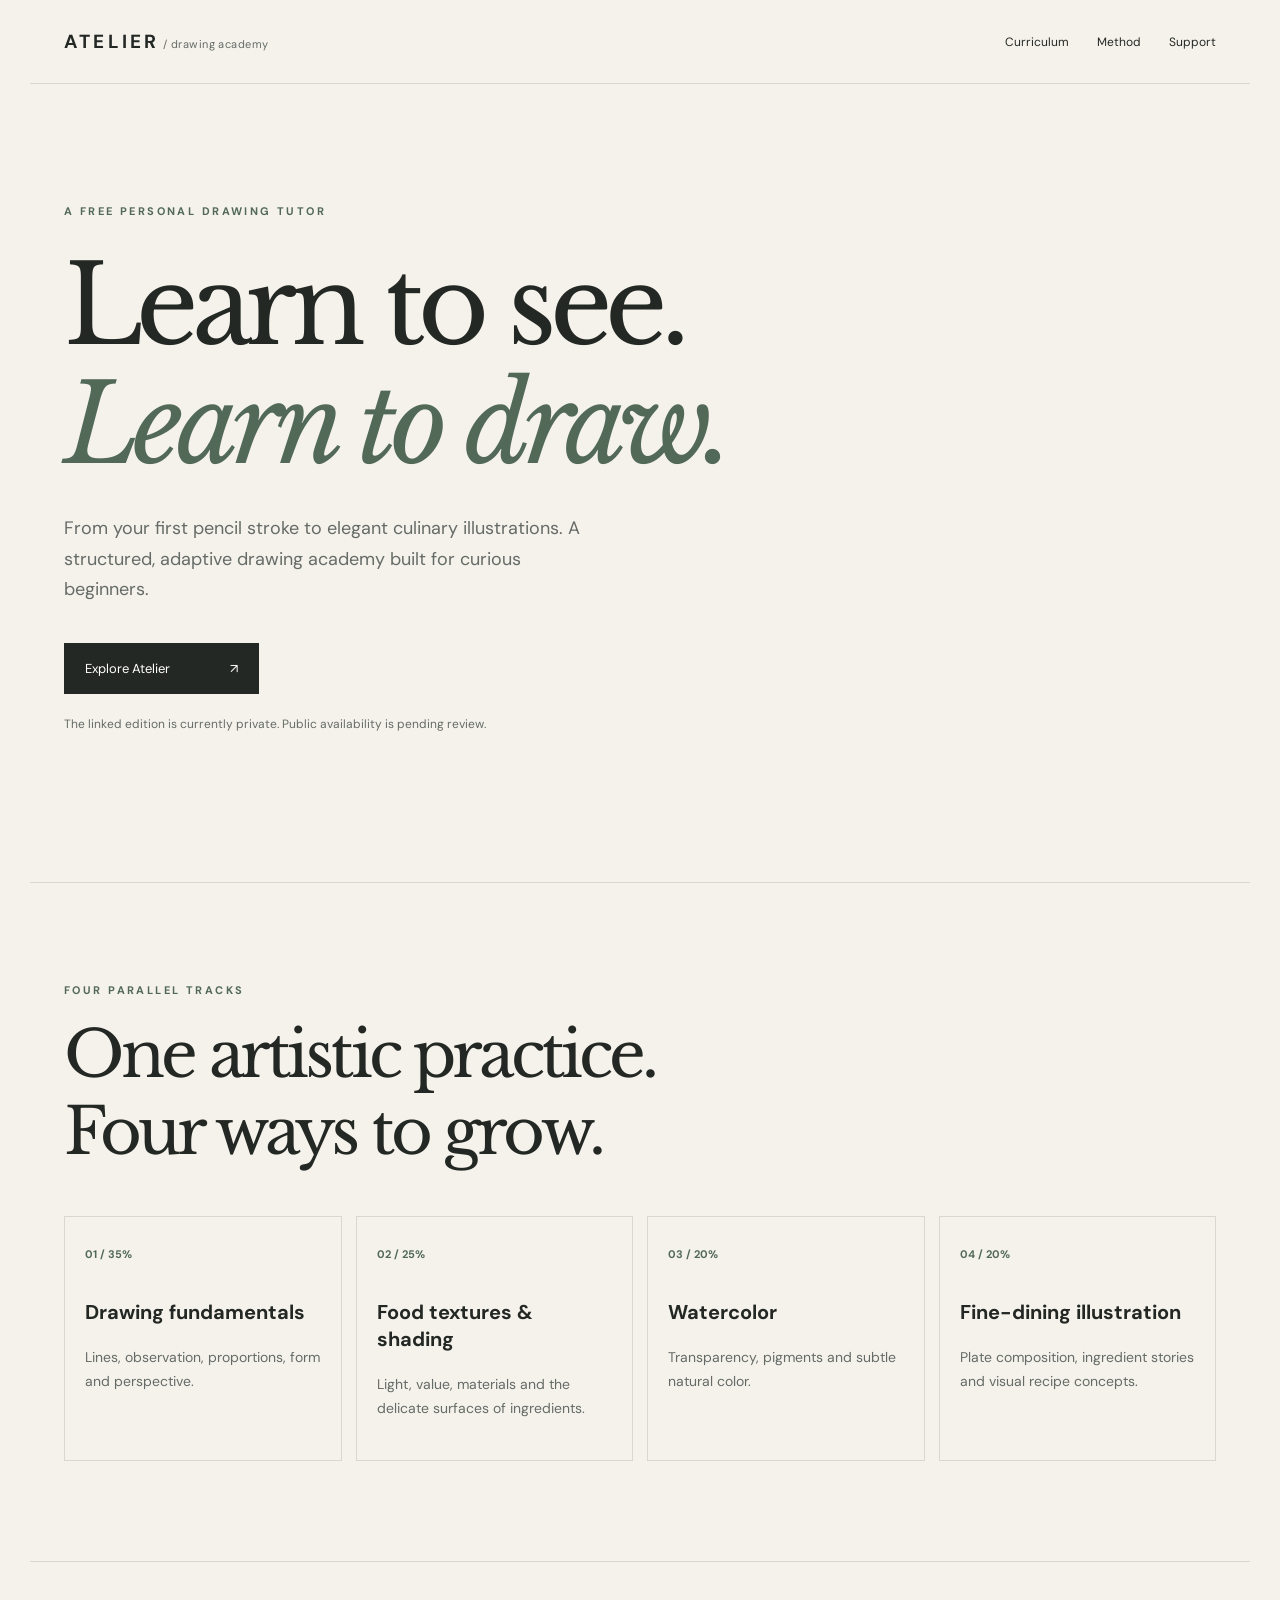
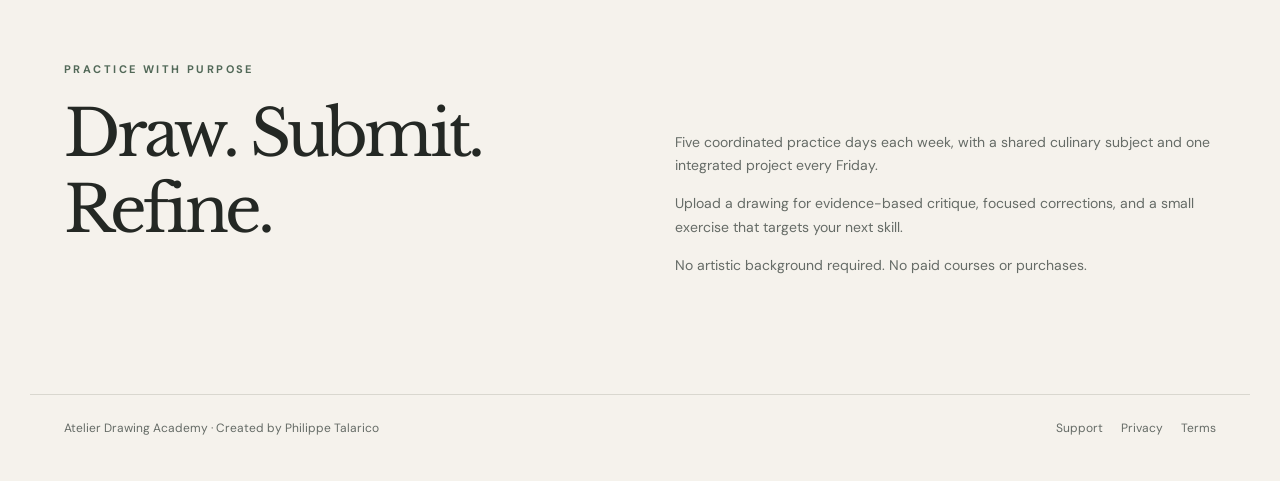
==== index.html @ 84f668f9 "Add files via upload" ====
<!DOCTYPE html><html lang="en"><head><meta charset="utf-8"><meta name="viewport" content="width=device-width,initial-scale=1"><meta name="description" content="Atelier Drawing Academy — a free drawing tutor for beginners, from confident lines to culinary illustration."><title>Atelier Drawing Academy — Learn to See, Learn to Draw</title><link rel="stylesheet" href="style.css"></head><body><header class="top"><a href="index.html" class="brand">ATELIER<span> / drawing academy</span></a><nav><a href="#curriculum">Curriculum</a><a href="#approach">Method</a><a href="support.html">Support</a></nav></header><main><section class="hero"><div class="eyebrow">A FREE PERSONAL DRAWING TUTOR</div><h1>Learn to see.<br><em>Learn to draw.</em></h1><p>From your first pencil stroke to elegant culinary illustrations. A structured, adaptive drawing academy built for curious beginners.</p><a class="cta" href="https://chatgpt.com/plugins/plugins_6afb5ed2872081919c5572f0709c452b">Explore Atelier <span>↗</span></a><p class="notice">The linked edition is currently private. Public availability is pending review.</p></section><section id="curriculum" class="section"><div class="eyebrow">FOUR PARALLEL TRACKS</div><h2>One artistic practice.<br>Four ways to grow.</h2><div class="tracks"><article><b>01 / 35%</b><h3>Drawing fundamentals</h3><p>Lines, observation, proportions, form and perspective.</p></article><article><b>02 / 25%</b><h3>Food textures & shading</h3><p>Light, value, materials and the delicate surfaces of ingredients.</p></article><article><b>03 / 20%</b><h3>Watercolor</h3><p>Transparency, pigments and subtle natural color.</p></article><article><b>04 / 20%</b><h3>Fine-dining illustration</h3><p>Plate composition, ingredient stories and visual recipe concepts.</p></article></div></section><section id="approach" class="section split"><div><div class="eyebrow">PRACTICE WITH PURPOSE</div><h2>Draw. Submit.<br>Refine.</h2></div><div><p>Five coordinated practice days each week, with a shared culinary subject and one integrated project every Friday.</p><p>Upload a drawing for evidence-based critique, focused corrections, and a small exercise that targets your next skill.</p><p>No artistic background required. No paid courses or purchases.</p></div></section></main><footer><span>Atelier Drawing Academy · Created by Philippe Talarico</span><div><a href="support.html">Support</a><a href="privacy.html">Privacy</a><a href="terms.html">Terms</a></div></footer></body></html>
---- style.css ----
@import url('https://fonts.googleapis.com/css2?family=DM+Sans:wght@400;500;600;700&family=Libre+Baskerville:ital,wght@0,400;1,400&display=swap');:root{--bg:#f5f2ec;--ink:#242824;--muted:#656b66;--line:#d9d7cf;--accent:#526958}*{box-sizing:border-box}html{scroll-behavior:smooth}body{margin:0;background:var(--bg);color:var(--ink);font-family:'DM Sans',sans-serif}a{color:inherit;text-decoration:none}.top{max-width:1220px;padding:29px 34px;margin:auto;display:flex;justify-content:space-between;align-items:center;border-bottom:1px solid var(--line)}.brand{font-size:19px;font-weight:700;letter-spacing:.17em}.brand span{font-size:11px;font-weight:400;letter-spacing:.04em;color:var(--muted)}nav{display:flex;gap:28px;font-size:12px}.hero{max-width:1220px;margin:0 auto;padding:120px 34px 136px}.eyebrow{font-size:11px;letter-spacing:.22em;font-weight:700;color:var(--accent)}h1,h2{font-family:'Libre Baskerville',serif;font-weight:400;letter-spacing:-.06em}h1{font-size:clamp(57px,8.5vw,120px);line-height:1.09;margin:29px 0}h1 em{font-weight:400;color:var(--accent)}.hero>p{max-width:540px;font-size:18px;line-height:1.7;color:var(--muted)}.cta{display:inline-flex;margin-top:20px;background:var(--ink);color:white;padding:17px 21px;gap:60px;font-size:13px}.notice{font-size:12px!important;color:var(--muted)!important;margin-top:20px}.section{border-top:1px solid var(--line);padding:100px 34px;max-width:1220px;margin:0 auto}h2{font-size:clamp(37px,5vw,67px);line-height:1.2;margin:20px 0 45px}.tracks{display:grid;grid-template-columns:repeat(4,1fr);gap:14px}.tracks article{padding:25px 20px;border:1px solid var(--line);min-height:230px}.tracks b{font-size:11px;color:var(--accent)}h3{font-size:20px;line-height:1.35;margin-top:36px}.tracks p,.split p,.legal p,.legal li{color:var(--muted);line-height:1.7;font-size:14px}.split{display:grid;grid-template-columns:1fr 1fr;gap:70px}.split>div:nth-child(2){padding-top:55px}footer{max-width:1220px;margin:0 auto;padding:25px 34px 45px;border-top:1px solid var(--line);font-size:12px;color:var(--muted);display:flex;justify-content:space-between;gap:20px}footer div{display:flex;gap:18px}.legal{max-width:860px;margin:0 auto;padding:80px 34px 160px;min-height:65vh}.legal h1{font-size:clamp(38px,6vw,68px)}.legal h2{font-size:27px}.draft{padding:15px;border:1px solid #c9a678;color:#714e26;background:#f7ebd8;font-size:14px}@media(max-width:790px){.tracks{grid-template-columns:1fr 1fr}.split{grid-template-columns:1fr;gap:0}.hero{padding:85px 24px}.top,.section,footer{padding-left:24px;padding-right:24px}nav{gap:10px}}@media(max-width:490px){.tracks{grid-template-columns:1fr}.brand span{display:none}nav{font-size:11px}footer{flex-direction:column}}
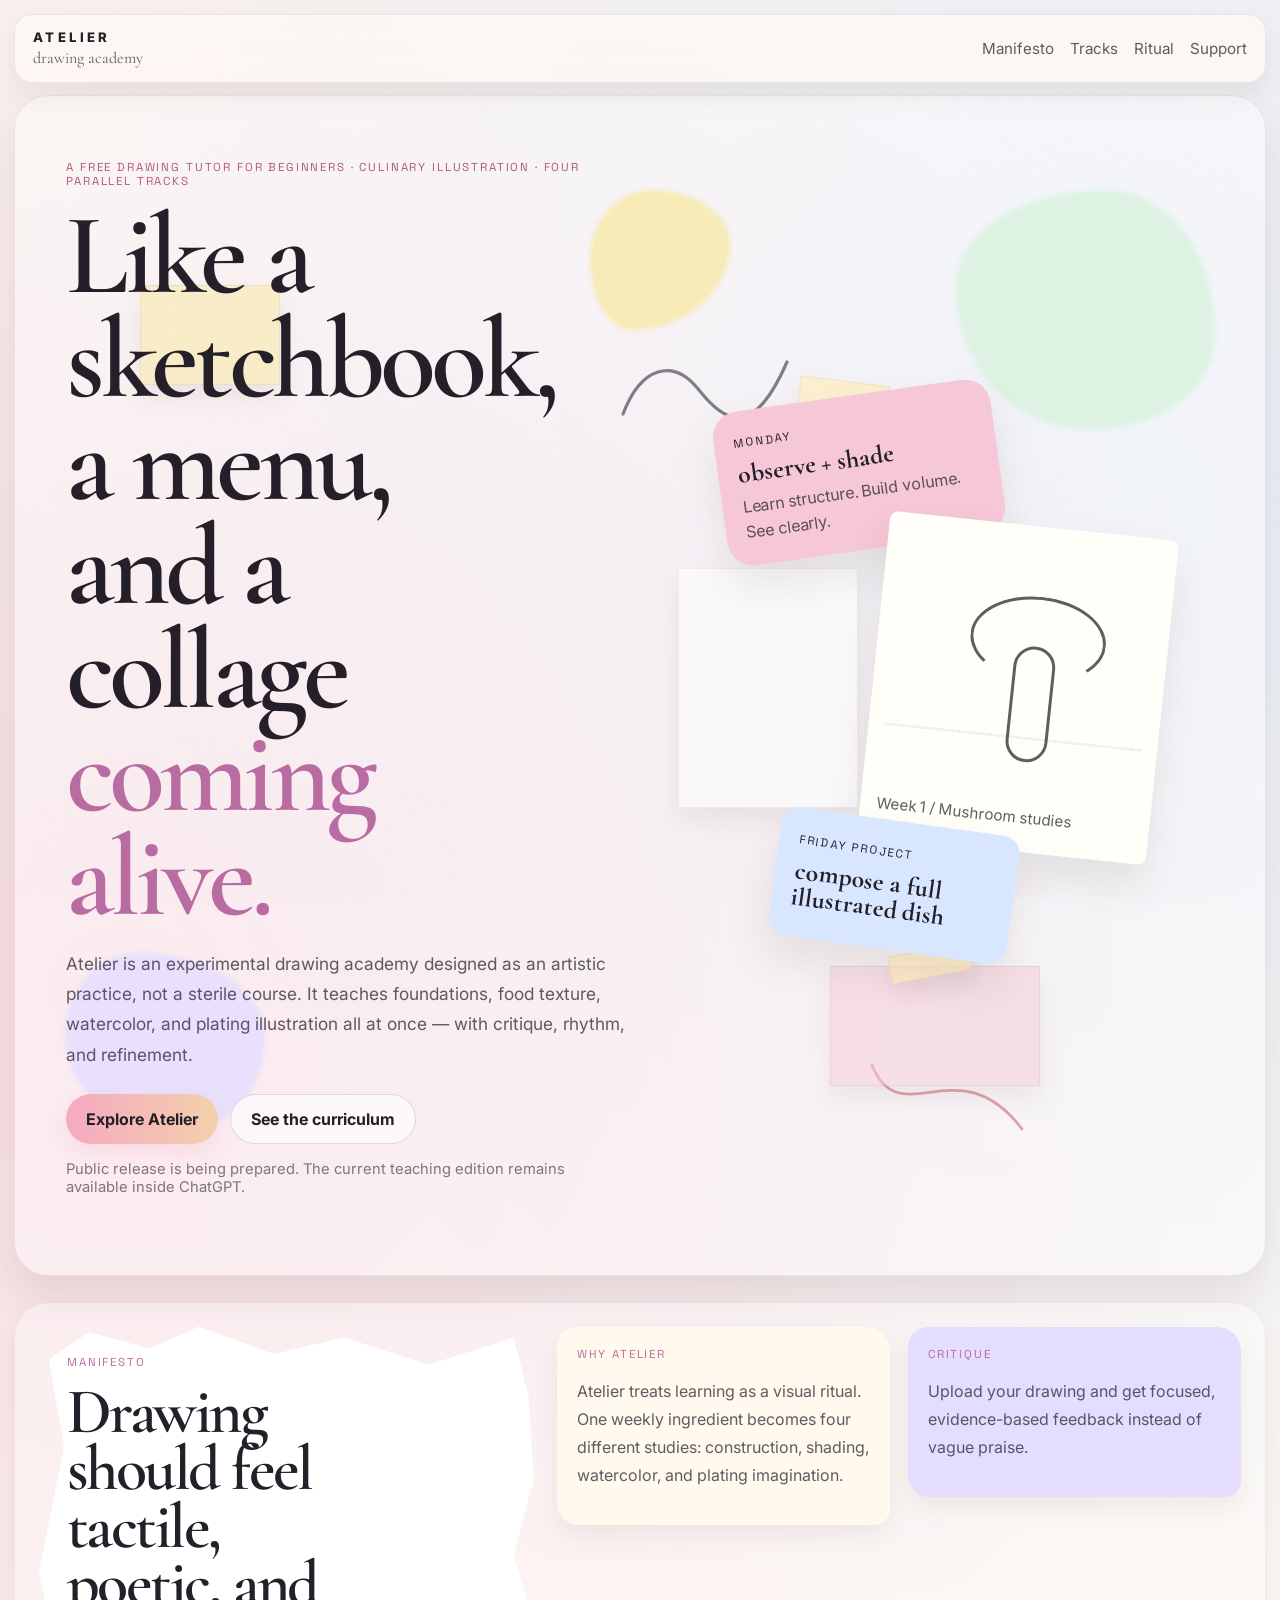
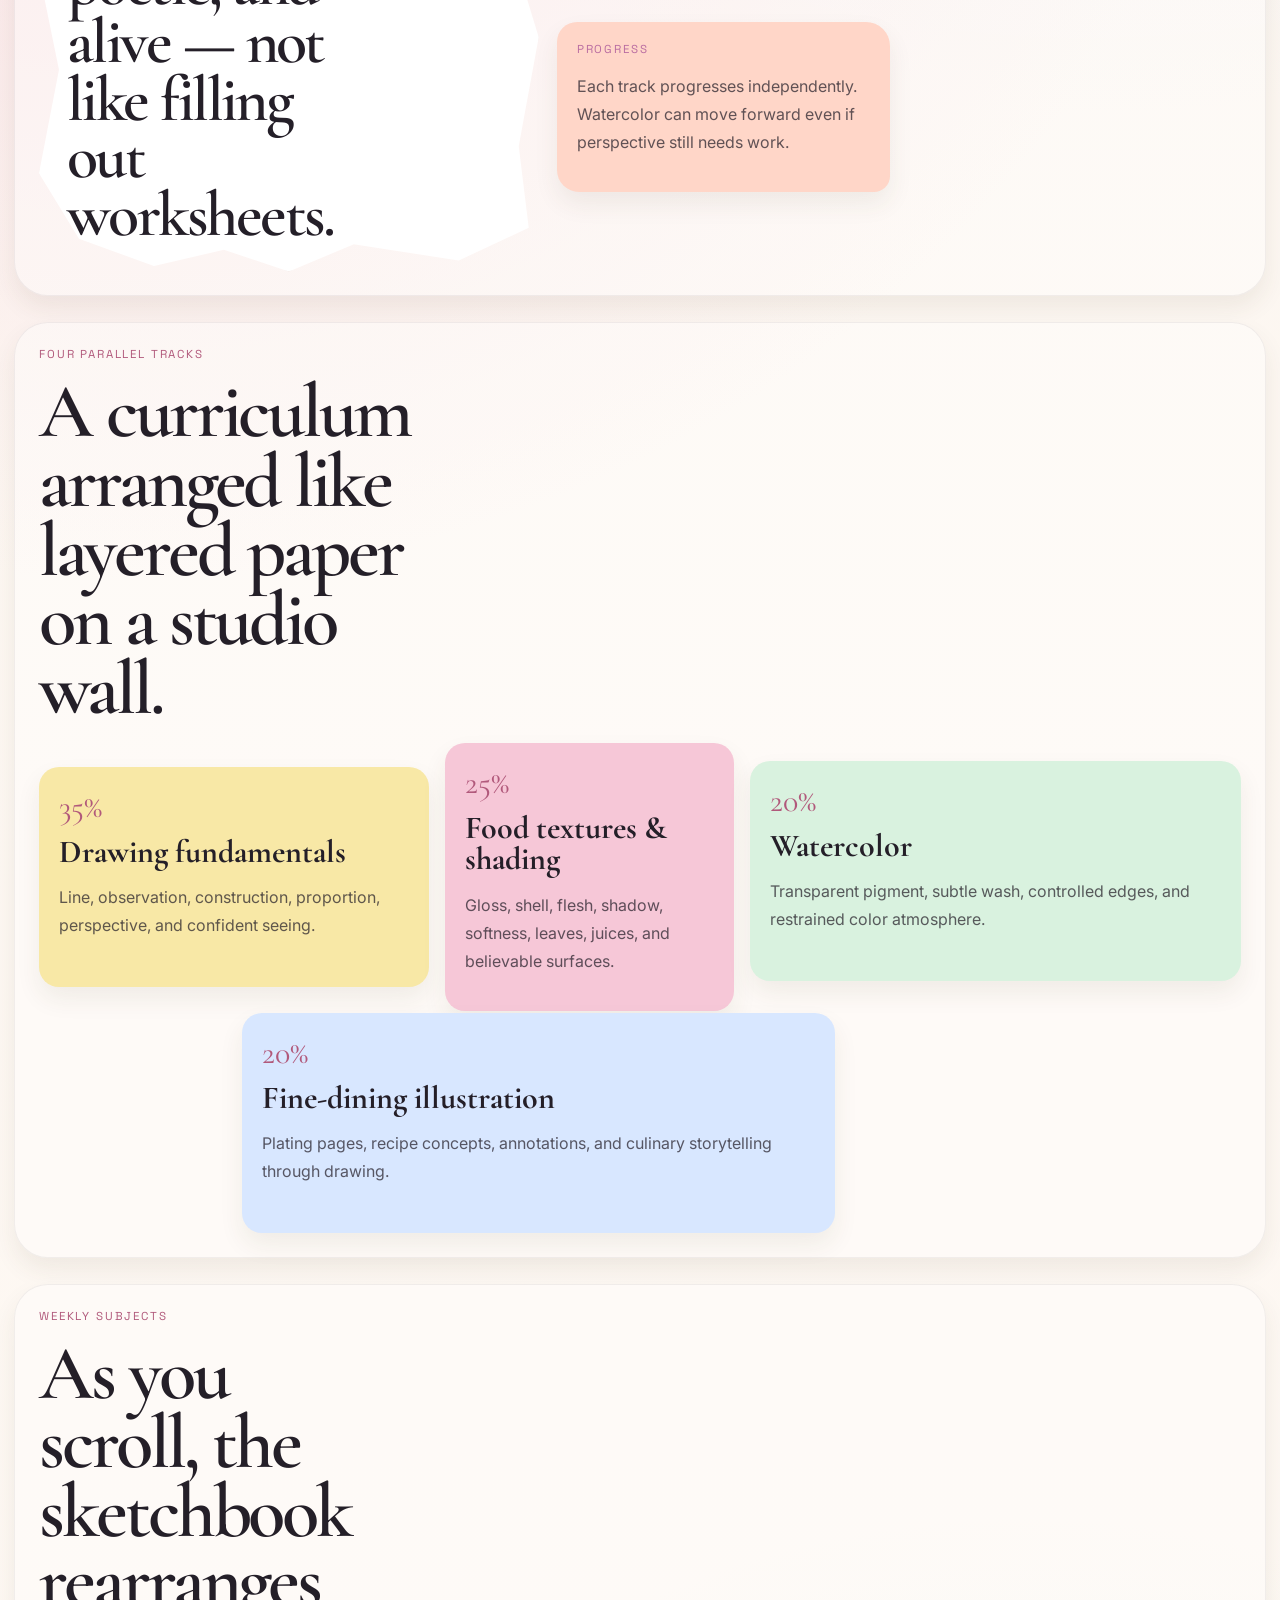
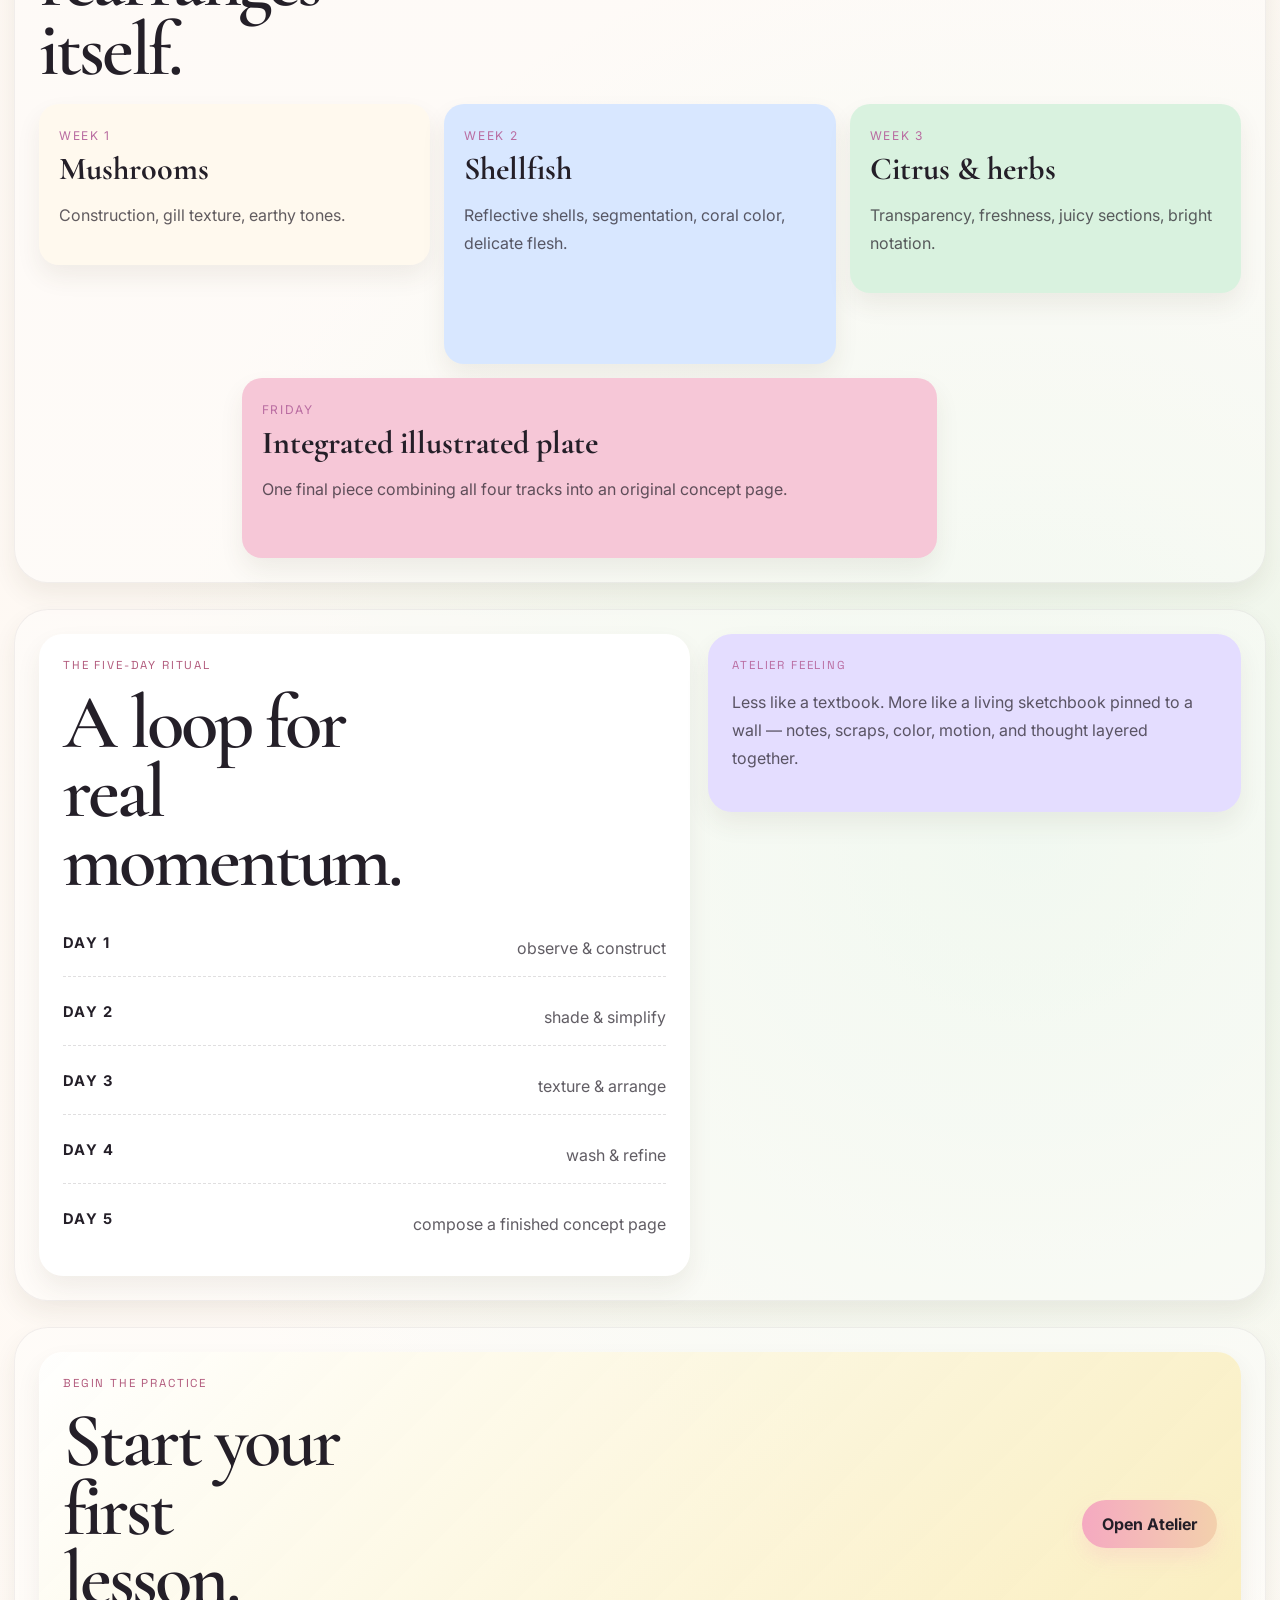
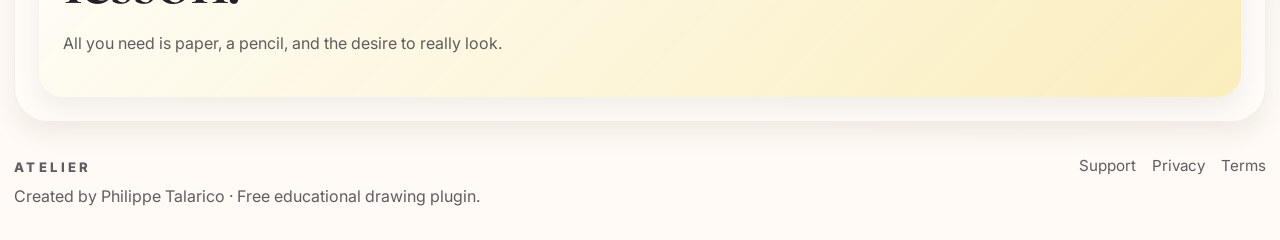
==== commit e578e3dc: "Add files via upload" ====
--- a/index.html
+++ b/index.html
@@ -1 +1,199 @@
-<!DOCTYPE html><html lang="en"><head><meta charset="utf-8"><meta name="viewport" content="width=device-width,initial-scale=1"><meta name="description" content="Atelier Drawing Academy — a free drawing tutor for beginners, from confident lines to culinary illustration."><title>Atelier Drawing Academy — Learn to See, Learn to Draw</title><link rel="stylesheet" href="style.css"></head><body><header class="top"><a href="index.html" class="brand">ATELIER<span> / drawing academy</span></a><nav><a href="#curriculum">Curriculum</a><a href="#approach">Method</a><a href="support.html">Support</a></nav></header><main><section class="hero"><div class="eyebrow">A FREE PERSONAL DRAWING TUTOR</div><h1>Learn to see.<br><em>Learn to draw.</em></h1><p>From your first pencil stroke to elegant culinary illustrations. A structured, adaptive drawing academy built for curious beginners.</p><a class="cta" href="https://chatgpt.com/plugins/plugins_6afb5ed2872081919c5572f0709c452b">Explore Atelier <span>↗</span></a><p class="notice">The linked edition is currently private. Public availability is pending review.</p></section><section id="curriculum" class="section"><div class="eyebrow">FOUR PARALLEL TRACKS</div><h2>One artistic practice.<br>Four ways to grow.</h2><div class="tracks"><article><b>01 / 35%</b><h3>Drawing fundamentals</h3><p>Lines, observation, proportions, form and perspective.</p></article><article><b>02 / 25%</b><h3>Food textures & shading</h3><p>Light, value, materials and the delicate surfaces of ingredients.</p></article><article><b>03 / 20%</b><h3>Watercolor</h3><p>Transparency, pigments and subtle natural color.</p></article><article><b>04 / 20%</b><h3>Fine-dining illustration</h3><p>Plate composition, ingredient stories and visual recipe concepts.</p></article></div></section><section id="approach" class="section split"><div><div class="eyebrow">PRACTICE WITH PURPOSE</div><h2>Draw. Submit.<br>Refine.</h2></div><div><p>Five coordinated practice days each week, with a shared culinary subject and one integrated project every Friday.</p><p>Upload a drawing for evidence-based critique, focused corrections, and a small exercise that targets your next skill.</p><p>No artistic background required. No paid courses or purchases.</p></div></section></main><footer><span>Atelier Drawing Academy · Created by Philippe Talarico</span><div><a href="support.html">Support</a><a href="privacy.html">Privacy</a><a href="terms.html">Terms</a></div></footer></body></html>
+<!DOCTYPE html>
+<html lang="en">
+<head>
+  <meta charset="UTF-8" />
+  <meta name="viewport" content="width=device-width, initial-scale=1.0" />
+  <meta name="description" content="Atelier Drawing Academy — an experimental pastel collage website for a drawing academy." />
+  <title>Atelier Drawing Academy — A Collage in Motion</title>
+  <link rel="preconnect" href="https://fonts.googleapis.com">
+  <link rel="preconnect" href="https://fonts.gstatic.com" crossorigin>
+  <link href="https://fonts.googleapis.com/css2?family=Inter:wght@300;400;500;600;700;800&family=Cormorant+Garamond:wght@400;500;600;700&family=Space+Grotesk:wght@400;500;700&display=swap" rel="stylesheet">
+  <link rel="stylesheet" href="style.css" />
+</head>
+<body>
+  <div class="grain"></div>
+  <div class="progress"></div>
+
+  <header class="site-header">
+    <a class="brand" href="index.html">
+      <span class="brand-main">ATELIER</span>
+      <span class="brand-sub">drawing academy</span>
+    </a>
+    <nav class="nav">
+      <a href="#manifesto">Manifesto</a>
+      <a href="#tracks">Tracks</a>
+      <a href="#ritual">Ritual</a>
+      <a href="support.html">Support</a>
+    </nav>
+  </header>
+
+  <main class="site-main">
+    <section class="hero canvas">
+      <div class="blob blob-a layer" data-speed="0.10"></div>
+      <div class="blob blob-b layer" data-speed="0.18"></div>
+      <div class="blob blob-c layer" data-speed="0.25"></div>
+      <div class="scribble scribble-a layer" data-speed="0.13"></div>
+      <div class="scribble scribble-b layer" data-speed="0.22"></div>
+      <div class="paper paper-a layer" data-speed="0.12"></div>
+      <div class="paper paper-b layer" data-speed="0.20"></div>
+      <div class="paper paper-c layer" data-speed="0.08"></div>
+
+      <div class="hero-layout">
+        <div class="hero-copy reveal">
+          <div class="eyebrow">A FREE DRAWING TUTOR FOR BEGINNERS · CULINARY ILLUSTRATION · FOUR PARALLEL TRACKS</div>
+          <h1>Like a sketchbook,<br>a menu,<br>and a collage<br><span>coming alive.</span></h1>
+          <p class="lead">Atelier is an experimental drawing academy designed as an artistic practice, not a sterile course. It teaches foundations, food texture, watercolor, and plating illustration all at once — with critique, rhythm, and refinement.</p>
+          <div class="hero-actions">
+            <a class="button solid" href="https://chatgpt.com/plugins/plugins_6afb5ed2872081919c5572f0709c452b">Explore Atelier</a>
+            <a class="button ghost" href="#tracks">See the curriculum</a>
+          </div>
+          <p class="tiny-note">Public release is being prepared. The current teaching edition remains available inside ChatGPT.</p>
+        </div>
+
+        <div class="hero-collage reveal">
+          <div class="sticker card pink tilt" data-tilt>
+            <span class="label">Monday</span>
+            <h3>observe + shade</h3>
+            <p>Learn structure. Build volume. See clearly.</p>
+          </div>
+          <div class="polaroid card cream tilt" data-tilt>
+            <div class="drawing-icon mushroom"></div>
+            <p>Week 1 / Mushroom studies</p>
+          </div>
+          <div class="note card blue tilt" data-tilt>
+            <span class="label">Friday project</span>
+            <h3>compose a full illustrated dish</h3>
+          </div>
+          <div class="tape tape-a"></div>
+          <div class="tape tape-b"></div>
+        </div>
+      </div>
+    </section>
+
+    <section id="manifesto" class="manifesto collage-zone">
+      <article class="cutout giant reveal">
+        <div class="mini-top">MANIFESTO</div>
+        <h2>Drawing should feel tactile, poetic, and alive — not like filling out worksheets.</h2>
+      </article>
+
+      <article class="scrap reveal tilt" data-tilt>
+        <div class="mini-top">Why Atelier</div>
+        <p>Atelier treats learning as a visual ritual. One weekly ingredient becomes four different studies: construction, shading, watercolor, and plating imagination.</p>
+      </article>
+
+      <article class="scrap reveal tilt lilac" data-tilt>
+        <div class="mini-top">Critique</div>
+        <p>Upload your drawing and get focused, evidence-based feedback instead of vague praise.</p>
+      </article>
+
+      <article class="scrap reveal tilt peach" data-tilt>
+        <div class="mini-top">Progress</div>
+        <p>Each track progresses independently. Watercolor can move forward even if perspective still needs work.</p>
+      </article>
+    </section>
+
+    <section id="tracks" class="tracks collage-zone">
+      <div class="section-title reveal">
+        <div class="eyebrow">FOUR PARALLEL TRACKS</div>
+        <h2>A curriculum arranged like layered paper on a studio wall.</h2>
+      </div>
+
+      <div class="track-flow">
+        <article class="track-paper reveal tilt butter" data-tilt>
+          <span class="weight">35%</span>
+          <h3>Drawing fundamentals</h3>
+          <p>Line, observation, construction, proportion, perspective, and confident seeing.</p>
+        </article>
+        <article class="track-paper reveal tilt blush" data-tilt>
+          <span class="weight">25%</span>
+          <h3>Food textures & shading</h3>
+          <p>Gloss, shell, flesh, shadow, softness, leaves, juices, and believable surfaces.</p>
+        </article>
+        <article class="track-paper reveal tilt mint" data-tilt>
+          <span class="weight">20%</span>
+          <h3>Watercolor</h3>
+          <p>Transparent pigment, subtle wash, controlled edges, and restrained color atmosphere.</p>
+        </article>
+        <article class="track-paper reveal tilt sky" data-tilt>
+          <span class="weight">20%</span>
+          <h3>Fine-dining illustration</h3>
+          <p>Plating pages, recipe concepts, annotations, and culinary storytelling through drawing.</p>
+        </article>
+      </div>
+    </section>
+
+    <section class="subjects collage-zone">
+      <div class="section-title reveal align-left">
+        <div class="eyebrow">WEEKLY SUBJECTS</div>
+        <h2>As you scroll, the sketchbook rearranges itself.</h2>
+      </div>
+
+      <div class="floating-board">
+        <article class="subject-card reveal layer" data-speed="0.08">
+          <span>Week 1</span>
+          <h3>Mushrooms</h3>
+          <p>Construction, gill texture, earthy tones.</p>
+        </article>
+        <article class="subject-card reveal tall layer" data-speed="0.15">
+          <span>Week 2</span>
+          <h3>Shellfish</h3>
+          <p>Reflective shells, segmentation, coral color, delicate flesh.</p>
+        </article>
+        <article class="subject-card reveal layer" data-speed="0.22">
+          <span>Week 3</span>
+          <h3>Citrus & herbs</h3>
+          <p>Transparency, freshness, juicy sections, bright notation.</p>
+        </article>
+        <article class="subject-card reveal wide layer" data-speed="0.12">
+          <span>Friday</span>
+          <h3>Integrated illustrated plate</h3>
+          <p>One final piece combining all four tracks into an original concept page.</p>
+        </article>
+      </div>
+    </section>
+
+    <section id="ritual" class="ritual collage-zone">
+      <article class="timeline reveal">
+        <div class="eyebrow">THE FIVE-DAY RITUAL</div>
+        <h2>A loop for real momentum.</h2>
+        <ol>
+          <li><strong>Day 1</strong><span>observe & construct</span></li>
+          <li><strong>Day 2</strong><span>shade & simplify</span></li>
+          <li><strong>Day 3</strong><span>texture & arrange</span></li>
+          <li><strong>Day 4</strong><span>wash & refine</span></li>
+          <li><strong>Day 5</strong><span>compose a finished concept page</span></li>
+        </ol>
+      </article>
+      <article class="closing-note reveal tilt" data-tilt>
+        <div class="mini-top">Atelier feeling</div>
+        <p>Less like a textbook. More like a living sketchbook pinned to a wall — notes, scraps, color, motion, and thought layered together.</p>
+      </article>
+    </section>
+
+    <section class="final-cta collage-zone">
+      <article class="cta-sheet reveal">
+        <div>
+          <div class="eyebrow">BEGIN THE PRACTICE</div>
+          <h2>Start your first lesson.</h2>
+          <p>All you need is paper, a pencil, and the desire to really look.</p>
+        </div>
+        <a class="button solid" href="https://chatgpt.com/plugins/plugins_6afb5ed2872081919c5572f0709c452b">Open Atelier</a>
+      </article>
+    </section>
+  </main>
+
+  <footer class="site-footer">
+    <div>
+      <span class="brand-main">ATELIER</span>
+      <p>Created by Philippe Talarico · Free educational drawing plugin.</p>
+    </div>
+    <nav>
+      <a href="support.html">Support</a>
+      <a href="privacy.html">Privacy</a>
+      <a href="terms.html">Terms</a>
+    </nav>
+  </footer>
+
+  <script src="script.js"></script>
+</body>
+</html>
--- a/style.css
+++ b/style.css
@@ -1 +1,500 @@
-@import url('https://fonts.googleapis.com/css2?family=DM+Sans:wght@400;500;600;700&family=Libre+Baskerville:ital,wght@0,400;1,400&display=swap');:root{--bg:#f5f2ec;--ink:#242824;--muted:#656b66;--line:#d9d7cf;--accent:#526958}*{box-sizing:border-box}html{scroll-behavior:smooth}body{margin:0;background:var(--bg);color:var(--ink);font-family:'DM Sans',sans-serif}a{color:inherit;text-decoration:none}.top{max-width:1220px;padding:29px 34px;margin:auto;display:flex;justify-content:space-between;align-items:center;border-bottom:1px solid var(--line)}.brand{font-size:19px;font-weight:700;letter-spacing:.17em}.brand span{font-size:11px;font-weight:400;letter-spacing:.04em;color:var(--muted)}nav{display:flex;gap:28px;font-size:12px}.hero{max-width:1220px;margin:0 auto;padding:120px 34px 136px}.eyebrow{font-size:11px;letter-spacing:.22em;font-weight:700;color:var(--accent)}h1,h2{font-family:'Libre Baskerville',serif;font-weight:400;letter-spacing:-.06em}h1{font-size:clamp(57px,8.5vw,120px);line-height:1.09;margin:29px 0}h1 em{font-weight:400;color:var(--accent)}.hero>p{max-width:540px;font-size:18px;line-height:1.7;color:var(--muted)}.cta{display:inline-flex;margin-top:20px;background:var(--ink);color:white;padding:17px 21px;gap:60px;font-size:13px}.notice{font-size:12px!important;color:var(--muted)!important;margin-top:20px}.section{border-top:1px solid var(--line);padding:100px 34px;max-width:1220px;margin:0 auto}h2{font-size:clamp(37px,5vw,67px);line-height:1.2;margin:20px 0 45px}.tracks{display:grid;grid-template-columns:repeat(4,1fr);gap:14px}.tracks article{padding:25px 20px;border:1px solid var(--line);min-height:230px}.tracks b{font-size:11px;color:var(--accent)}h3{font-size:20px;line-height:1.35;margin-top:36px}.tracks p,.split p,.legal p,.legal li{color:var(--muted);line-height:1.7;font-size:14px}.split{display:grid;grid-template-columns:1fr 1fr;gap:70px}.split>div:nth-child(2){padding-top:55px}footer{max-width:1220px;margin:0 auto;padding:25px 34px 45px;border-top:1px solid var(--line);font-size:12px;color:var(--muted);display:flex;justify-content:space-between;gap:20px}footer div{display:flex;gap:18px}.legal{max-width:860px;margin:0 auto;padding:80px 34px 160px;min-height:65vh}.legal h1{font-size:clamp(38px,6vw,68px)}.legal h2{font-size:27px}.draft{padding:15px;border:1px solid #c9a678;color:#714e26;background:#f7ebd8;font-size:14px}@media(max-width:790px){.tracks{grid-template-columns:1fr 1fr}.split{grid-template-columns:1fr;gap:0}.hero{padding:85px 24px}.top,.section,footer{padding-left:24px;padding-right:24px}nav{gap:10px}}@media(max-width:490px){.tracks{grid-template-columns:1fr}.brand span{display:none}nav{font-size:11px}footer{flex-direction:column}}
+:root {
+  --bg: #fbf5ef;
+  --bg-2: #fffaf5;
+  --ink: #241f28;
+  --muted: rgba(36, 31, 40, 0.72);
+  --line: rgba(36, 31, 40, 0.12);
+  --pink: #f6c7d7;
+  --peach: #ffd6c8;
+  --butter: #f8e8a6;
+  --mint: #d9f2df;
+  --sky: #d8e7ff;
+  --lilac: #e4ddff;
+  --cream: #fff9ee;
+  --red: #cf5d67;
+  --shadow: 0 22px 40px rgba(80, 58, 44, 0.10);
+  --shadow-soft: 0 12px 24px rgba(80, 58, 44, 0.08);
+}
+
+* { box-sizing: border-box; }
+html { scroll-behavior: smooth; }
+body {
+  margin: 0;
+  color: var(--ink);
+  background:
+    radial-gradient(circle at 10% 20%, rgba(244, 199, 215, 0.55), transparent 28%),
+    radial-gradient(circle at 85% 10%, rgba(216, 231, 255, 0.55), transparent 26%),
+    radial-gradient(circle at 80% 80%, rgba(217, 242, 223, 0.55), transparent 22%),
+    linear-gradient(180deg, var(--bg) 0%, var(--bg-2) 100%);
+  font-family: Inter, system-ui, sans-serif;
+  overflow-x: hidden;
+}
+
+a { color: inherit; }
+img { max-width: 100%; }
+
+.grain {
+  position: fixed;
+  inset: 0;
+  pointer-events: none;
+  opacity: 0.06;
+  z-index: 1;
+  background-image: url("data:image/svg+xml,%3Csvg xmlns='http://www.w3.org/2000/svg' width='160' height='160' viewBox='0 0 160 160'%3E%3Cfilter id='n'%3E%3CfeTurbulence type='fractalNoise' baseFrequency='.8' numOctaves='2' stitchTiles='stitch'/%3E%3C/filter%3E%3Crect width='160' height='160' filter='url(%23n)' opacity='.6'/%3E%3C/svg%3E");
+}
+
+.progress {
+  position: fixed;
+  top: 0;
+  left: 0;
+  height: 4px;
+  width: 0;
+  z-index: 999;
+  background: linear-gradient(90deg, #f3a6be, #c9b6ff, #9bd9cc);
+  box-shadow: 0 4px 16px rgba(243, 166, 190, 0.45);
+}
+
+.site-header,
+.site-footer,
+.hero,
+.collage-zone,
+.subject-card,
+.track-paper,
+.scrap,
+.cutout,
+.cta-sheet,
+.timeline,
+.closing-note,
+.card { position: relative; z-index: 2; }
+
+.site-header {
+  position: sticky;
+  top: 0;
+  z-index: 100;
+  display: flex;
+  align-items: center;
+  justify-content: space-between;
+  gap: 20px;
+  width: min(1320px, calc(100% - 28px));
+  margin: 14px auto 0;
+  padding: 16px 18px;
+  background: rgba(255,250,245,0.72);
+  backdrop-filter: blur(12px);
+  border: 1px solid rgba(36, 31, 40, 0.08);
+  border-radius: 18px;
+  box-shadow: var(--shadow-soft);
+}
+.brand {
+  text-decoration: none;
+  display: flex;
+  flex-direction: column;
+  line-height: 1;
+}
+.brand-main {
+  letter-spacing: 0.26em;
+  text-transform: uppercase;
+  font-size: 0.82rem;
+  font-weight: 800;
+}
+.brand-sub {
+  margin-top: 6px;
+  font-family: "Cormorant Garamond", serif;
+  font-size: 1rem;
+  color: var(--muted);
+}
+.nav {
+  display: flex;
+  flex-wrap: wrap;
+  gap: 16px;
+}
+.nav a, .site-footer a {
+  text-decoration: none;
+  color: var(--muted);
+  font-size: 0.95rem;
+}
+.nav a:hover, .site-footer a:hover { color: var(--ink); }
+
+.site-main {
+  width: min(1320px, calc(100% - 28px));
+  margin: 12px auto 0;
+}
+.canvas,
+.collage-zone {
+  margin-bottom: 26px;
+  border-radius: 34px;
+}
+.hero {
+  min-height: calc(100vh - 100px);
+  overflow: hidden;
+  background: rgba(255,255,255,0.42);
+  border: 1px solid rgba(36,31,40,0.08);
+  box-shadow: var(--shadow);
+  padding: 2rem;
+}
+.hero-layout {
+  display: grid;
+  grid-template-columns: minmax(0, 1.05fr) minmax(320px, 0.95fr);
+  gap: 20px;
+  min-height: calc(100vh - 160px);
+  align-items: center;
+}
+.hero-copy {
+  padding: 2rem 1rem 2rem 1.2rem;
+}
+.eyebrow, .mini-top, .label {
+  font-family: "Space Grotesk", sans-serif;
+  text-transform: uppercase;
+  letter-spacing: 0.16em;
+  font-size: 0.72rem;
+}
+.eyebrow { color: #b1597b; margin-bottom: 16px; }
+.hero h1, .cutout h2, .section-title h2, .timeline h2, .cta-sheet h2 {
+  margin: 0;
+  font-family: "Cormorant Garamond", serif;
+  line-height: 0.9;
+  font-weight: 600;
+  letter-spacing: -0.04em;
+}
+.hero h1 {
+  font-size: clamp(4rem, 9vw, 8rem);
+  max-width: 8.4ch;
+}
+.hero h1 span { color: #b96ca1; }
+.lead, .scrap p, .track-paper p, .subject-card p, .timeline li span, .closing-note p, .cta-sheet p {
+  color: var(--muted);
+  line-height: 1.75;
+}
+.lead {
+  max-width: 640px;
+  font-size: 1.08rem;
+  margin: 1.2rem 0 1.5rem;
+}
+.hero-actions {
+  display: flex;
+  gap: 12px;
+  flex-wrap: wrap;
+}
+.button {
+  text-decoration: none;
+  display: inline-flex;
+  align-items: center;
+  justify-content: center;
+  padding: 14px 20px;
+  border-radius: 999px;
+  font-weight: 700;
+  transition: transform .18s ease;
+}
+.button:hover { transform: translateY(-2px); }
+.button.solid {
+  background: linear-gradient(90deg, #f5a9c1, #f3d0ac);
+  box-shadow: 0 10px 20px rgba(245, 169, 193, 0.24);
+}
+.button.ghost, .button.secondary {
+  border: 1px solid rgba(36, 31, 40, 0.14);
+  background: rgba(255,255,255,0.6);
+}
+.tiny-note { font-size: 0.92rem; color: rgba(36,31,40,0.58); margin-top: 1rem; max-width: 520px; }
+
+.hero-collage {
+  min-height: 660px;
+  position: relative;
+}
+.card {
+  position: absolute;
+  padding: 1.25rem;
+  box-shadow: var(--shadow);
+  transition: transform .25s ease;
+}
+.sticker { width: 280px; top: 40px; left: 40px; transform: rotate(-8deg); border-radius: 26px; }
+.polaroid {
+  width: 290px;
+  top: 170px;
+  right: 70px;
+  transform: rotate(6deg);
+  background: white;
+  border-radius: 8px;
+  padding: 16px 16px 22px;
+}
+.note { width: 240px; bottom: 65px; left: 95px; transform: rotate(8deg); border-radius: 18px; }
+.pink { background: var(--pink); }
+.blue { background: var(--sky); }
+.cream { background: #fffef9; }
+.card h3 { margin: 10px 0 8px; font-size: 1.6rem; font-family: "Cormorant Garamond", serif; line-height: 1; }
+.card p { margin: 0; color: rgba(36,31,40,.72); line-height: 1.6; }
+.tape {
+  position: absolute;
+  background: rgba(255, 237, 187, 0.65);
+  border: 1px solid rgba(36,31,40,0.05);
+  box-shadow: var(--shadow-soft);
+}
+.tape-a { width: 90px; height: 28px; top: 26px; left: 120px; transform: rotate(7deg); }
+.tape-b { width: 82px; height: 28px; bottom: 38px; left: 210px; transform: rotate(-11deg); }
+.drawing-icon {
+  height: 250px;
+  border-radius: 4px;
+  background: linear-gradient(180deg, #fffdf8 0%, #f4efe4 100%);
+  position: relative;
+  overflow: hidden;
+}
+.drawing-icon::before,
+.drawing-icon::after {
+  content: "";
+  position: absolute;
+  border: 3px solid rgba(36,31,40,0.72);
+  border-radius: 50%;
+}
+.drawing-icon.mushroom::before { width: 130px; height: 80px; top: 54px; left: 76px; border-bottom-color: transparent; }
+.drawing-icon.mushroom::after { width: 36px; height: 110px; top: 104px; left: 122px; border-radius: 30px; }
+.drawing-icon.mushroom { background-image: linear-gradient(transparent 0 78%, rgba(36,31,40,0.06) 78% 79%, transparent 79%); }
+.polaroid p { margin-top: 14px; font-size: 0.95rem; }
+
+.blob, .scribble, .paper {
+  position: absolute;
+  pointer-events: none;
+}
+.blob {
+  filter: blur(2px);
+  opacity: 0.82;
+}
+.blob-a { width: 260px; height: 240px; right: 4%; top: 8%; background: var(--mint); border-radius: 58% 42% 48% 52% / 41% 59% 39% 61%; }
+.blob-b { width: 200px; height: 180px; left: 4%; bottom: 12%; background: var(--lilac); border-radius: 37% 63% 42% 58% / 46% 46% 54% 54%; }
+.blob-c { width: 140px; height: 140px; left: 46%; top: 8%; background: rgba(248, 232, 166, 0.95); border-radius: 44% 56% 70% 30% / 49% 38% 62% 51%; }
+.scribble {
+  width: 180px;
+  height: 120px;
+  background-repeat: no-repeat;
+  background-size: contain;
+  opacity: 0.55;
+}
+.scribble-a {
+  top: 20%;
+  left: 48%;
+  background-image: url("data:image/svg+xml,%3Csvg xmlns='http://www.w3.org/2000/svg' width='180' height='120' viewBox='0 0 180 120'%3E%3Cpath d='M8 82 C26 35, 58 25, 84 58 S138 108, 172 30' fill='none' stroke='%23241f28' stroke-width='3.2' stroke-linecap='round'/%3E%3C/svg%3E");
+}
+.scribble-b {
+  bottom: 10%;
+  right: 18%;
+  background-image: url("data:image/svg+xml,%3Csvg xmlns='http://www.w3.org/2000/svg' width='180' height='120' viewBox='0 0 180 120'%3E%3Cpath d='M12 28 C40 98, 98 8, 162 92' fill='none' stroke='%23cf5d67' stroke-width='2.8' stroke-linecap='round'/%3E%3C/svg%3E");
+}
+.paper {
+  background: rgba(255,255,255,0.55);
+  box-shadow: var(--shadow-soft);
+  border: 1px solid rgba(36,31,40,0.06);
+}
+.paper-a { width: 180px; height: 240px; left: 53%; top: 40%; transform: rotate(-7deg); }
+.paper-b { width: 140px; height: 100px; left: 10%; top: 16%; transform: rotate(12deg); background: rgba(248, 232, 166, 0.55); }
+.paper-c { width: 210px; height: 120px; right: 18%; bottom: 16%; transform: rotate(-5deg); background: rgba(244, 199, 215, 0.48); }
+
+.collage-zone {
+  padding: 24px;
+  background: rgba(255,255,255,0.36);
+  border: 1px solid rgba(36,31,40,0.06);
+  box-shadow: var(--shadow-soft);
+}
+.manifesto {
+  display: grid;
+  grid-template-columns: 1.2fr .8fr .8fr;
+  gap: 18px;
+  align-items: start;
+}
+.cutout, .scrap, .track-paper, .subject-card, .timeline, .closing-note, .cta-sheet {
+  box-shadow: var(--shadow-soft);
+}
+.cutout {
+  grid-row: span 2;
+  background: white;
+  padding: 28px;
+  min-height: 360px;
+  clip-path: polygon(2% 6%, 10% 1%, 22% 4%, 32% 0, 47% 5%, 61% 2%, 78% 7%, 95% 2%, 98% 13%, 99% 28%, 95% 42%, 100% 57%, 96% 77%, 98% 92%, 84% 98%, 63% 95%, 50% 100%, 37% 96%, 23% 99%, 8% 94%, 0 82%, 4% 63%, 0 45%, 5% 22%);
+}
+.cutout h2 {
+  font-size: clamp(2.2rem, 5vw, 4.6rem);
+  max-width: 10ch;
+}
+.mini-top { color: #b96ca1; margin-bottom: 14px; }
+.scrap {
+  padding: 20px;
+  background: var(--cream);
+  border-radius: 20px 24px 16px 22px;
+  transform: rotate(-2deg);
+}
+.scrap.lilac { background: var(--lilac); }
+.scrap.peach { background: var(--peach); }
+
+.section-title { margin-bottom: 20px; }
+.section-title h2 { font-size: clamp(2.4rem, 6vw, 5rem); max-width: 11ch; }
+.align-left h2 { max-width: 9ch; }
+.track-flow {
+  display: grid;
+  grid-template-columns: repeat(12, 1fr);
+  gap: 16px;
+  align-items: start;
+}
+.track-paper {
+  padding: 20px;
+  border-radius: 20px;
+  min-height: 220px;
+}
+.track-paper:nth-child(1) { grid-column: 1 / span 4; margin-top: 24px; }
+.track-paper:nth-child(2) { grid-column: 5 / span 3; }
+.track-paper:nth-child(3) { grid-column: 8 / span 5; margin-top: 18px; }
+.track-paper:nth-child(4) { grid-column: 3 / span 6; margin-top: -14px; }
+.weight {
+  display: inline-block;
+  font-family: "Cormorant Garamond", serif;
+  font-size: 2rem;
+  color: #b1597b;
+  margin-bottom: 10px;
+}
+.track-paper h3, .subject-card h3 {
+  margin: 0 0 10px;
+  font-family: "Cormorant Garamond", serif;
+  font-size: 2rem;
+  line-height: 0.98;
+}
+.butter { background: var(--butter); }
+.blush { background: var(--pink); }
+.mint { background: var(--mint); }
+.sky { background: var(--sky); }
+
+.floating-board {
+  display: grid;
+  grid-template-columns: repeat(12, 1fr);
+  gap: 14px;
+  min-height: 430px;
+}
+.subject-card {
+  padding: 20px;
+  background: white;
+  border-radius: 20px;
+}
+.subject-card span {
+  display: inline-block;
+  color: #b96ca1;
+  margin-bottom: 10px;
+  text-transform: uppercase;
+  letter-spacing: .14em;
+  font-size: .75rem;
+}
+.subject-card:nth-child(1) { grid-column: 1 / span 4; align-self: start; transform: rotate(-2deg); background: var(--cream); }
+.subject-card:nth-child(2) { grid-column: 5 / span 4; align-self: center; transform: rotate(3deg); background: var(--sky); }
+.subject-card:nth-child(3) { grid-column: 9 / span 4; align-self: start; transform: rotate(-4deg); background: var(--mint); }
+.subject-card:nth-child(4) { grid-column: 3 / span 7; align-self: end; transform: rotate(2deg); background: var(--pink); }
+.subject-card.tall { min-height: 260px; }
+.subject-card.wide { min-height: 180px; }
+
+.ritual {
+  display: grid;
+  grid-template-columns: 1.1fr .9fr;
+  gap: 18px;
+  align-items: start;
+}
+.timeline, .closing-note, .cta-sheet {
+  background: white;
+  border-radius: 24px;
+  padding: 24px;
+}
+.timeline h2, .cta-sheet h2 { font-size: clamp(2.6rem, 6vw, 4.8rem); max-width: 8ch; }
+.timeline ol {
+  list-style: none;
+  padding: 0;
+  margin: 24px 0 0;
+  display: grid;
+  gap: 12px;
+}
+.timeline li {
+  display: flex;
+  justify-content: space-between;
+  gap: 12px;
+  padding: 14px 0;
+  border-bottom: 1px dashed rgba(36,31,40,0.14);
+}
+.timeline li:last-child { border-bottom: 0; }
+.timeline li strong {
+  font-size: 0.92rem;
+  text-transform: uppercase;
+  letter-spacing: 0.1em;
+}
+.closing-note {
+  background: var(--lilac);
+  transform: rotate(2deg);
+}
+.final-cta .cta-sheet {
+  display: flex;
+  align-items: center;
+  justify-content: space-between;
+  gap: 24px;
+  background: linear-gradient(135deg, rgba(255,255,255,0.86), rgba(248,232,166,0.72));
+}
+
+.site-footer {
+  width: min(1320px, calc(100% - 28px));
+  margin: 0 auto 34px;
+  padding: 8px 0 0;
+  display: flex;
+  justify-content: space-between;
+  gap: 20px;
+  color: var(--muted);
+}
+.site-footer p { margin: 10px 0 0; }
+.site-footer nav { display: flex; gap: 16px; flex-wrap: wrap; }
+
+.legal-page .site-main,
+.legal-main {
+  width: min(960px, calc(100% - 28px));
+  margin: 20px auto 0;
+}
+.legal-card {
+  background: rgba(255,255,255,0.58);
+  border: 1px solid rgba(36,31,40,0.08);
+  box-shadow: var(--shadow);
+  border-radius: 32px;
+  padding: 28px;
+}
+.legal-card h1 {
+  margin: 0 0 12px;
+  font-family: "Cormorant Garamond", serif;
+  font-size: clamp(3rem, 7vw, 5.6rem);
+  line-height: .92;
+}
+.legal-card h2 {
+  margin-top: 2rem;
+  font-size: 1.1rem;
+}
+.legal-card p, .legal-card li {
+  color: var(--muted);
+  line-height: 1.8;
+}
+.notice-box {
+  background: rgba(255, 255, 255, 0.72);
+  border: 1px dashed rgba(36,31,40,0.18);
+  border-radius: 18px;
+  padding: 16px 18px;
+}
+
+.reveal { opacity: 0; transform: translateY(24px); transition: opacity .8s ease, transform .8s ease; }
+.reveal.visible { opacity: 1; transform: translateY(0); }
+.tilt { transition: transform .22s ease; transform-origin: center; }
+
+@media (max-width: 1150px) {
+  .hero-layout,
+  .manifesto,
+  .ritual,
+  .final-cta .cta-sheet { grid-template-columns: 1fr; }
+  .hero-collage { min-height: 520px; }
+  .track-flow, .floating-board { grid-template-columns: 1fr 1fr; min-height: auto; }
+  .track-paper, .subject-card { grid-column: auto !important; margin-top: 0 !important; transform: none !important; }
+}
+
+@media (max-width: 760px) {
+  .site-header, .site-footer, .hero-actions, .nav { flex-direction: column; align-items: flex-start; }
+  .site-main, .site-footer, .site-header, .legal-main { width: min(100%, calc(100% - 16px)); }
+  .hero { padding: 1rem; }
+  .hero-copy { padding: 1rem .2rem; }
+  .hero-collage { min-height: 460px; }
+  .sticker { left: 10px; width: 220px; }
+  .polaroid { right: 14px; width: 210px; top: 140px; }
+  .note { left: 42px; bottom: 20px; width: 200px; }
+  .track-flow, .floating-board { grid-template-columns: 1fr; }
+  .hero h1 { max-width: 100%; }
+  .section-title h2, .cutout h2, .timeline h2, .cta-sheet h2 { max-width: 100%; }
+}
